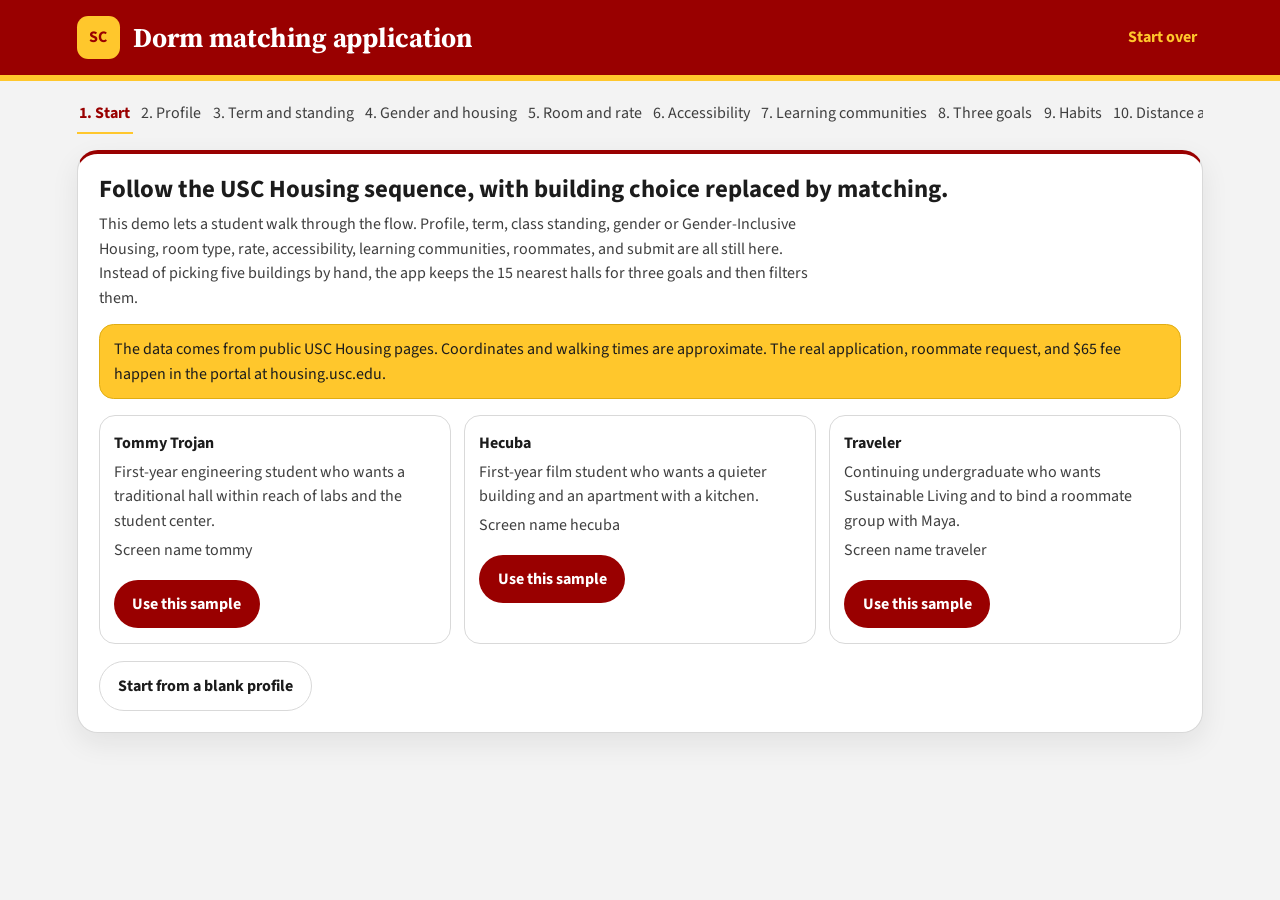
==== dorms/index.html @ 58452d93 "Show the dorm matching flow from the Dorm matching menu. The TrojanMatch shell stays in place. The #" ====
<!DOCTYPE html>
<html lang="en">
  <head>
    <meta charset="utf-8" />
    <meta name="viewport" content="width=device-width, initial-scale=1" />
    <title>USC dorm matching demo</title>
    <link rel="icon" href="data:image/svg+xml,%3Csvg xmlns='http://www.w3.org/2000/svg' viewBox='0 0 32 32'%3E%3Crect width='32' height='32' rx='6' fill='%23990000'/%3E%3Ctext x='16' y='21' text-anchor='middle' font-size='12' fill='white' font-family='sans-serif'%3ESC%3C/text%3E%3C/svg%3E" />
    <link rel="preconnect" href="https://fonts.googleapis.com" />
    <link rel="preconnect" href="https://fonts.gstatic.com" crossorigin />
    <link href="https://fonts.googleapis.com/css2?family=Source+Sans+3:wght@400;600;700&family=Source+Serif+4:opsz,wght@8..60,560&display=swap" rel="stylesheet" />
    <link rel="stylesheet" href="css/app.css" />
  </head>
  <body>
    <header class="site-header">
      <div class="brand">
        <span class="mark" aria-hidden="true">SC</span>
        <h1>Dorm matching application</h1>
      </div>
      <button type="button" class="text-button" id="reset-app">Start over</button>
    </header>
    <main id="app" aria-live="polite"></main>
    <script type="module" src="js/app.js"></script>
  </body>
</html>
---- dorms/css/app.css ----
:root {
  --cardinal: #990000;
  --cardinal-dark: #6e0000;
  --gold: #FFC72C;
  --ink: #1c1c1c;
  --muted: #3f3f3f;
  --line: #d9d9d9;
  --paper: #ffffff;
  --card: #ffffff;
  --good: #146c43;
  --bad: #7a2e10;
  --shadow: 0 10px 28px rgba(28, 28, 28, 0.08);
}

* { box-sizing: border-box; }
html { scroll-behavior: smooth; }
body {
  margin: 0;
  color: var(--ink);
  background: #f3f3f3;
  font-family: "Source Sans 3", "Segoe UI", sans-serif;
  line-height: 1.55;
}
button, input, select, textarea { font: inherit; color: inherit; }
h1, h2, h3, h4 { line-height: 1.25; margin: 0 0 0.4rem; }
h1 { font-family: "Source Serif 4", Georgia, serif; font-size: 1.7rem; color: white; }
.site-header h1 { margin: 0; }
h2 { font-size: 1.55rem; }
p { margin: 0 0 0.8rem; }

.site-header {
  display: flex;
  justify-content: space-between;
  gap: 1rem;
  align-items: center;
  padding: 1rem 6vw;
  background: var(--cardinal);
  color: white;
  border-bottom: 6px solid var(--gold);
}
.brand { display: flex; gap: 0.8rem; align-items: center; }
.mark {
  width: 2.7rem;
  height: 2.7rem;
  display: grid;
  place-items: center;
  background: var(--gold);
  color: var(--cardinal);
  font-weight: 700;
  border-radius: 0.7rem;
}
.eyebrow { margin: 0; color: var(--cardinal); font-size: 0.82rem; font-weight: 700; letter-spacing: 0.04em; }
.text-button, .button, .choice, .tiny {
  border: 0;
  cursor: pointer;
}
.text-button { background: transparent; color: var(--gold); font-weight: 700; white-space: nowrap; }
.button {
  background: var(--cardinal);
  color: white;
  border-radius: 999px;
  padding: 0.72rem 1.15rem;
  font-weight: 700;
}
.button:hover, .button:focus-visible { background: var(--cardinal-dark); }
.button.secondary { background: transparent; color: var(--ink); border: 1px solid var(--line); }
.button:disabled { opacity: 0.45; cursor: not-allowed; }
.tiny {
  background: white;
  border: 1px solid var(--line);
  border-radius: 999px;
  padding: 0.25rem 0.7rem;
}
.tiny[aria-pressed="true"], .choice[aria-pressed="true"] {
  background: var(--cardinal);
  color: white;
  border-color: var(--cardinal);
}
.choice[aria-pressed="true"] span { color: white; }

#app { padding: 0.5rem 6vw 4rem; }
.stepper {
  display: flex;
  gap: 0.4rem;
  overflow-x: auto;
  padding: 0.4rem 0 1rem;
}
.stepper button {
  border: 0;
  background: transparent;
  color: var(--muted);
  white-space: nowrap;
  padding: 0.35rem 0.15rem;
  border-bottom: 2px solid transparent;
}
.stepper button[aria-current="step"] { color: var(--cardinal); border-color: var(--gold); font-weight: 700; }
.stepper button:disabled { cursor: default; }

.panel {
  background: var(--card);
  border: 1px solid var(--line);
  border-top: 4px solid var(--cardinal);
  border-radius: 1.3rem;
  box-shadow: var(--shadow);
  padding: 1.3rem;
}
.lede { color: var(--muted); max-width: 46rem; }
.grid { display: grid; gap: 0.8rem; }
.grid.two { grid-template-columns: repeat(auto-fit, minmax(220px, 1fr)); }
.grid.three { grid-template-columns: repeat(auto-fit, minmax(200px, 1fr)); }
label { display: grid; gap: 0.3rem; font-weight: 700; font-size: 0.92rem; }
input, select, textarea {
  width: 100%;
  border: 1px solid var(--line);
  background: white;
  border-radius: 0.8rem;
  padding: 0.7rem 0.8rem;
  font-weight: 400;
}
textarea { min-height: 7rem; resize: vertical; }
.choice {
  text-align: left;
  background: white;
  border: 1px solid var(--line);
  border-radius: 1rem;
  padding: 0.9rem;
}
.choice strong { display: block; }
.choice span { display: block; color: var(--muted); font-weight: 400; margin-top: 0.25rem; }
.actions { display: flex; gap: 0.6rem; flex-wrap: wrap; margin-top: 1.1rem; }
.banner {
  background: var(--gold);
  color: var(--ink);
  border: 1px solid #e0ad12;
  border-radius: 0.9rem;
  padding: 0.75rem 0.9rem;
  margin: 0 0 1rem;
}
.error {
  background: #fff1ea;
  border: 1px solid #efc2ae;
  color: var(--bad);
  border-radius: 0.9rem;
  padding: 0.7rem 0.9rem;
  margin-top: 0.8rem;
}
.cards { display: grid; gap: 0.8rem; }
.hall, .person {
  border: 1px solid var(--line);
  border-radius: 1rem;
  padding: 0.9rem;
  background: white;
}
.hall header, .person header, .split { display: flex; justify-content: space-between; gap: 0.8rem; align-items: flex-start; }
.meta { color: var(--muted); font-size: 0.88rem; }
.tag {
  display: inline-block;
  background: var(--gold);
  color: var(--ink);
  border-radius: 999px;
  padding: 0.1rem 0.5rem;
  margin: 0 0.3rem 0.3rem 0;
  font-size: 0.78rem;
}
.tag.gold { background: var(--gold); color: var(--ink); }
.tag.red { background: #f8e4e4; color: var(--cardinal); }
.map {
  position: relative;
  height: 340px;
  border-radius: 1rem;
  background:
    linear-gradient(rgba(153, 0, 0, 0.08) 1px, transparent 1px),
    linear-gradient(90deg, rgba(153, 0, 0, 0.08) 1px, transparent 1px),
    white;
  background-size: 28px 28px;
  border: 1px solid var(--line);
  margin: 0.8rem 0 1rem;
  overflow: hidden;
}
.dot {
  position: absolute;
  transform: translate(-50%, -50%);
  width: 0.85rem;
  height: 0.85rem;
  border-radius: 999px;
  border: 2px solid white;
  box-shadow: 0 0 0 1px rgba(29, 25, 22, 0.15);
}
.dot.hall { background: var(--cardinal); color: white; }
.dot.anchor { background: var(--gold); color: var(--ink); border-radius: 0.3rem; }
.dot span { display: none; }
.columns { display: grid; grid-template-columns: 1fr 1fr; gap: 0.7rem; margin-top: 0.6rem; }
.pro, .con { border-radius: 0.8rem; padding: 0.7rem 0.8rem; }
.pro { background: #eef7f1; }
.con { background: #fff4ee; }
.pro h4 { color: var(--good); }
.con h4 { color: var(--bad); }
.pro li, .con li { margin: 0.25rem 0; }
.rank-no {
  width: 2rem;
  height: 2rem;
  border-radius: 50%;
  display: grid;
  place-items: center;
  background: var(--gold);
  color: var(--ink);
  font-weight: 700;
}
.quote { color: var(--muted); font-size: 0.9rem; }
.done-code {
  font-family: "Source Serif 4", serif;
  font-size: 2rem;
  letter-spacing: 0.04em;
}
.check { display: flex; gap: 0.6rem; align-items: flex-start; font-weight: 400; }
.check input { width: auto; margin-top: 0.3rem; }
@media (max-width: 720px) {
  .site-header, #app { padding-left: 1rem; padding-right: 1rem; }
  .columns, .split, .hall header, .person header { grid-template-columns: 1fr; display: grid; }
  .map { height: 420px; }
  .dot span { display: none; }
}
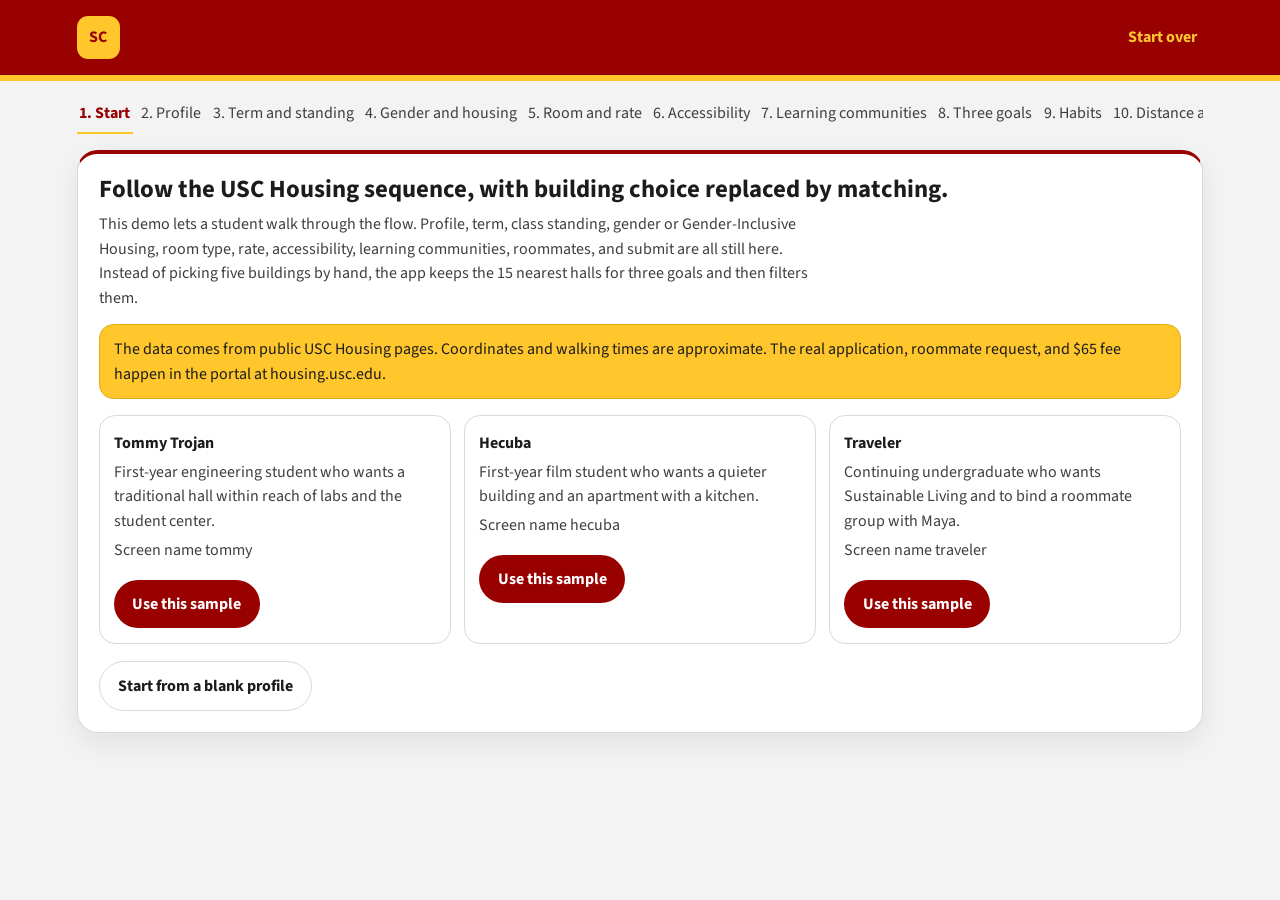
==== commit a8bda850: "Remove the extra dorm matching title from the panel. The head menu already names the section, so the" ====
--- a/dorms/index.html
+++ b/dorms/index.html
@@ -14,7 +14,6 @@
     <header class="site-header">
       <div class="brand">
         <span class="mark" aria-hidden="true">SC</span>
-        <h1>Dorm matching application</h1>
       </div>
       <button type="button" class="text-button" id="reset-app">Start over</button>
     </header>
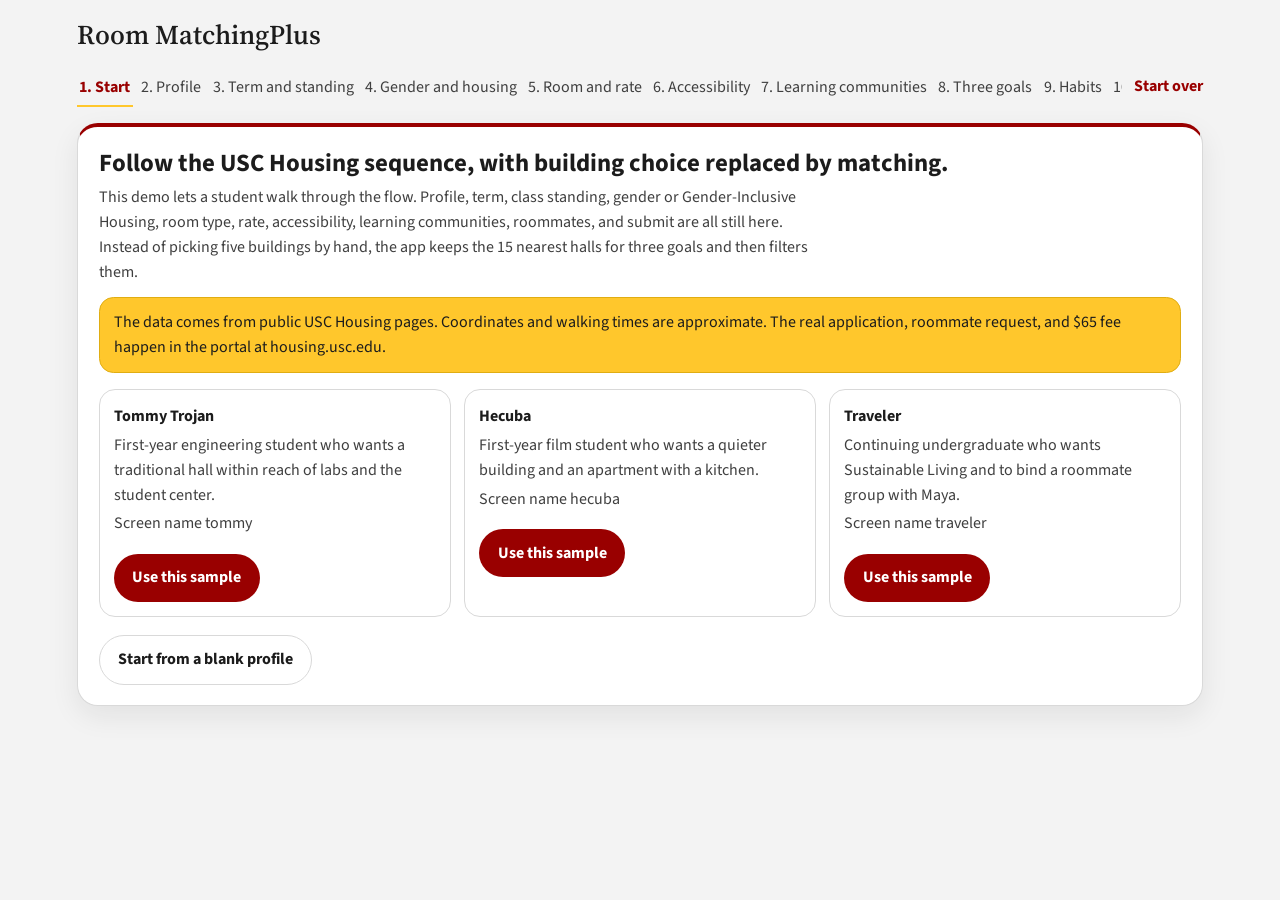
==== commit b390015d: "Replace the dorm header bar with a Room MatchingPlus title. Start over stays a text button beside th" ====
--- a/dorms/index.html
+++ b/dorms/index.html
@@ -11,12 +11,7 @@
     <link rel="stylesheet" href="css/app.css" />
   </head>
   <body>
-    <header class="site-header">
-      <div class="brand">
-        <span class="mark" aria-hidden="true">SC</span>
-      </div>
-      <button type="button" class="text-button" id="reset-app">Start over</button>
-    </header>
+    <h1 class="room-title">Room MatchingPlus</h1>
     <main id="app" aria-live="polite"></main>
     <script type="module" src="js/app.js"></script>
   </body>
--- a/dorms/css/app.css
+++ b/dorms/css/app.css
@@ -23,38 +23,26 @@
 }
 button, input, select, textarea { font: inherit; color: inherit; }
 h1, h2, h3, h4 { line-height: 1.25; margin: 0 0 0.4rem; }
-h1 { font-family: "Source Serif 4", Georgia, serif; font-size: 1.7rem; color: white; }
-.site-header h1 { margin: 0; }
+h1 { font-family: "Source Serif 4", Georgia, serif; font-size: 1.7rem; color: var(--ink); }
 h2 { font-size: 1.55rem; }
 p { margin: 0 0 0.8rem; }
 
-.site-header {
-  display: flex;
-  justify-content: space-between;
-  gap: 1rem;
-  align-items: center;
-  padding: 1rem 6vw;
-  background: var(--cardinal);
-  color: white;
-  border-bottom: 6px solid var(--gold);
-}
-.brand { display: flex; gap: 0.8rem; align-items: center; }
-.mark {
-  width: 2.7rem;
-  height: 2.7rem;
-  display: grid;
-  place-items: center;
-  background: var(--gold);
-  color: var(--cardinal);
-  font-weight: 700;
-  border-radius: 0.7rem;
+.room-title {
+  margin: 0;
+  padding: 1.15rem 6vw 0.15rem;
+  background: transparent;
+  color: var(--ink);
+  border: 0;
+  font-weight: 560;
 }
 .eyebrow { margin: 0; color: var(--cardinal); font-size: 0.82rem; font-weight: 700; letter-spacing: 0.04em; }
 .text-button, .button, .choice, .tiny {
   border: 0;
   cursor: pointer;
 }
-.text-button { background: transparent; color: var(--gold); font-weight: 700; white-space: nowrap; }
+.text-button { background: transparent; color: var(--cardinal); font-weight: 700; white-space: nowrap; }
+.step-row { display: flex; align-items: flex-start; justify-content: flex-end; gap: 0.75rem; }
+.step-row .reset { flex: none; margin-top: 0.35rem; padding: 0.35rem 0; }
 .button {
   background: var(--cardinal);
   color: white;
@@ -81,6 +69,8 @@
 #app { padding: 0.5rem 6vw 4rem; }
 .stepper {
   display: flex;
+  flex: 1;
+  min-width: 0;
   gap: 0.4rem;
   overflow-x: auto;
   padding: 0.4rem 0 1rem;
@@ -215,7 +205,7 @@
 .check { display: flex; gap: 0.6rem; align-items: flex-start; font-weight: 400; }
 .check input { width: auto; margin-top: 0.3rem; }
 @media (max-width: 720px) {
-  .site-header, #app { padding-left: 1rem; padding-right: 1rem; }
+  .room-title, #app { padding-left: 1rem; padding-right: 1rem; }
   .columns, .split, .hall header, .person header { grid-template-columns: 1fr; display: grid; }
   .map { height: 420px; }
   .dot span { display: none; }
